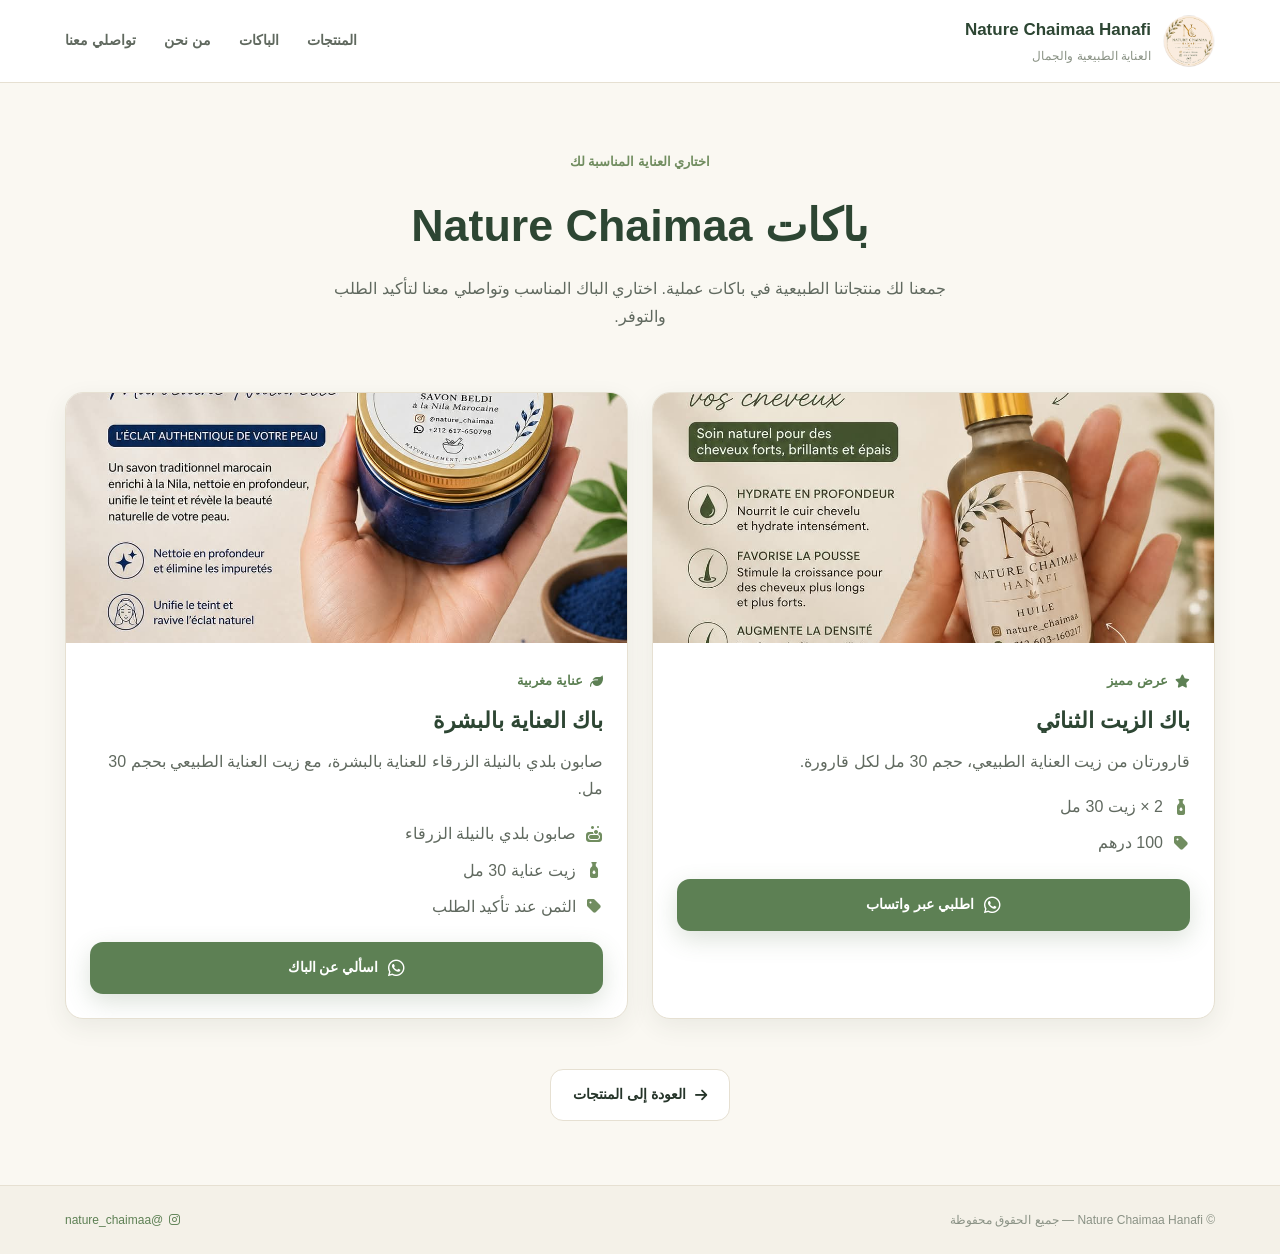
==== packs.html @ 1e983f64 "upgrader" ====
<!DOCTYPE html>
<html lang="ar" dir="rtl">
<head>
    <meta charset="UTF-8">
    <meta name="viewport" content="width=device-width, initial-scale=1">
    <meta name="description" content="اكتشفي باكات العناية الطبيعية من Nature Chaimaa Hanafi واطلبي عبر واتساب.">
    <meta http-equiv="Content-Security-Policy" content="default-src 'self'; img-src 'self' data:; style-src 'self' 'unsafe-inline' https://fonts.googleapis.com https://cdnjs.cloudflare.com; font-src https://fonts.gstatic.com https://cdnjs.cloudflare.com; script-src 'self'; connect-src 'self'; frame-ancestors 'none'; base-uri 'self'; form-action 'self'">
    <meta http-equiv="X-Content-Type-Options" content="nosniff">
    <meta http-equiv="Referrer-Policy" content="strict-origin-when-cross-origin">
    <title>باكات العناية | Nature Chaimaa Hanafi</title>
    <link rel="icon" href="assets/logo.png">
    <link rel="stylesheet" href="css/style.css">
    <link rel="stylesheet" href="https://cdnjs.cloudflare.com/ajax/libs/font-awesome/6.5.2/css/all.min.css">
</head>
<body>
<header class="site-header">
    <div class="container header-content">
        <a class="brand" href="index.html">
            <img src="assets/logo.png" alt="شعار Nature Chaimaa Hanafi">
            <span class="brand-text"><strong>Nature Chaimaa Hanafi</strong><span>العناية الطبيعية والجمال</span></span>
        </a>
        <button class="mobile-menu-btn" id="mobileMenuBtn" aria-label="فتح القائمة" aria-expanded="false" type="button"><i class="fa-solid fa-bars"></i></button>
        <nav class="main-nav" id="mainNav" aria-label="التنقل الرئيسي">
            <a href="index.html#produits">المنتجات</a>
            <a href="packs.html" aria-current="page">الباكات</a>
            <a href="index.html#apropos">من نحن</a>
            <a href="index.html#contact">تواصلي معنا</a>
        </nav>
    </div>
</header>
<main>
    <section class="packs-hero">
        <div class="container">
            <span class="section-kicker">اختاري العناية المناسبة لك</span>
            <h1>باكات Nature Chaimaa</h1>
            <p>جمعنا لك منتجاتنا الطبيعية في باكات عملية. اختاري الباك المناسب وتواصلي معنا لتأكيد الطلب والتوفر.</p>
        </div>
    </section>
    <section class="packs-list">
        <div class="container packs-grid">
            <article class="pack-card">
                <img src="assets/WhatsApp Image 2026-09-25 at 22.06.41.jpeg" alt="زيت العناية الطبيعي للشعر والبشرة">
                <div class="pack-card-body">
                    <span class="pack-label"><i class="fa-solid fa-star"></i> عرض مميز</span>
                    <h2>باك الزيت الثنائي</h2>
                    <p>قارورتان من زيت العناية الطبيعي، حجم 30 مل لكل قارورة.</p>
                    <ul><li><i class="fa-solid fa-bottle-droplet"></i> 2 × زيت 30 مل</li><li><i class="fa-solid fa-tag"></i> 100 درهم</li></ul>
                    <a class="btn btn-whatsapp" href="#" data-whatsapp-simple data-product="باك الزيت الثنائي (قارورتان 30 مل) بسعر 100 درهم" target="_blank" rel="noopener noreferrer"><i class="fa-brands fa-whatsapp"></i> اطلبي عبر واتساب</a>
                </div>
            </article>
            <article class="pack-card">
                <img src="assets/WhatsApp Image 2026-09-25 at 22.06.47.jpeg" alt="الصابون البلدي بالنيلة الزرقاء">
                <div class="pack-card-body">
                    <span class="pack-label"><i class="fa-solid fa-leaf"></i> عناية مغربية</span>
                    <h2>باك العناية بالبشرة</h2>
                    <p>صابون بلدي بالنيلة الزرقاء للعناية بالبشرة، مع زيت العناية الطبيعي بحجم 30 مل.</p>
                    <ul><li><i class="fa-solid fa-soap"></i> صابون بلدي بالنيلة الزرقاء</li><li><i class="fa-solid fa-bottle-droplet"></i> زيت عناية 30 مل</li><li><i class="fa-solid fa-tag"></i> الثمن عند تأكيد الطلب</li></ul>
                    <a class="btn btn-whatsapp" href="#" data-whatsapp-simple data-product="باك العناية بالبشرة: الصابون البلدي بالنيلة الزرقاء وزيت العناية 30 مل" target="_blank" rel="noopener noreferrer"><i class="fa-brands fa-whatsapp"></i> اسألي عن الباك</a>
                </div>
            </article>
        </div>
    </section>
    <div class="container packs-back"><a class="btn btn-ghost" href="index.html#produits"><i class="fa-solid fa-arrow-right"></i> العودة إلى المنتجات</a></div>
</main>
<footer class="site-footer">
    <div class="container footer-content">
        <span>© <span id="year"></span> Nature Chaimaa Hanafi — جميع الحقوق محفوظة</span>
        <a href="https://instagram.com/nature_chaimaa" target="_blank" rel="noopener noreferrer"><i class="fa-brands fa-instagram"></i> @nature_chaimaa</a>
    </div>
</footer>
<script src="js/script.js"></script>
</body>
</html>
---- css/style.css ----
/* ==========================================================================
   Nature Chaimaa Hanafi — feuille de style (version RTL / arabe)
   Une seule source de vérité : plus de règles dupliquées/contradictoires.
   ========================================================================== */
@import url('https://fonts.googleapis.com/css2?family=Cairo:wght@500;600;700;800&family=Tajawal:wght@300;400;500;700&display=swap');
:root {
  --cream: #faf8f2;
  --white: #ffffff;
  --ink: #26352a;
  --ink-soft: #60695f;
  --ink-faint: #8a9285;
  --forest: #2d4633;      /* titres */
  --forest-soft: #354b39;
  --green: #718d60;       /* accent / hover */
  --green-deep: #5d8054;
  --green-chip-bg: #e5eedf;
  --green-chip-text: #54704e;
  --line: #e6e0d2;
  --line-soft: #ebe7dd;
  --whatsapp: #25d366;
  --discount: #bd6a3d;
  --shadow-sm: 0 8px 25px rgba(50, 65, 48, 0.08);
  --shadow-md: 0 20px 60px rgba(50, 65, 48, 0.10);
  --font-display: 'Cairo', 'Tahoma', sans-serif;
  --font-body: 'Tajawal', 'Tahoma', 'Arial', sans-serif;
}
/* ---------- Reset ---------- */
* {
  margin: 0;
  padding: 0;
  box-sizing: border-box;
}
html {
  scroll-behavior: smooth;
}
body {
  font-family: var(--font-body);
  font-weight: 400;
  background: var(--cream);
  color: var(--ink);
  line-height: 1.7;
  -webkit-font-smoothing: antialiased;
}
img { max-width: 100%; display: block; }
a { text-decoration: none; color: inherit; }
button { font-family: inherit; }
:focus-visible {
  outline: 2px solid var(--green);
  outline-offset: 3px;
}
.container {
  width: min(1150px, 92%);
  margin: 0 auto;
}
@media (prefers-reduced-motion: reduce) {
  * { transition: none !important; animation: none !important; }
}
/* ---------- Header ---------- */
.site-header {
  position: sticky;
  top: 0;
  z-index: 1000;
  background: rgba(255, 255, 255, 0.96);
  border-bottom: 1px solid var(--line);
  backdrop-filter: blur(10px);
}
.header-content {
  min-height: 82px;
  display: flex;
  align-items: center;
  justify-content: space-between;
  gap: 30px;
}
.brand {
  display: flex;
  align-items: center;
  gap: 12px;
}
.brand img {
  width: 52px;
  height: 52px;
  object-fit: contain;
  border-radius: 50%;
}
.brand-text { display: flex; flex-direction: column; gap: 1px; }
.brand-text strong { font-family: var(--font-display); font-size: 17px; font-weight: 700; color: var(--forest); }
.brand-text span { font-size: 12px; color: var(--ink-faint); }
.main-nav {
  display: flex;
  align-items: center;
  gap: 28px;
}
.main-nav a {
  color: var(--ink-soft);
  font-size: 14px;
  font-weight: 600;
  transition: color 0.2s ease;
}
.main-nav a:hover { color: var(--green); }
/* Bouton menu mobile : caché sur desktop */
.mobile-menu-btn {
  display: none;
  width: 42px;
  height: 42px;
  align-items: center;
  justify-content: center;
  border: 1px solid var(--line);
  border-radius: 10px;
  background: var(--white);
  color: var(--forest);
  font-size: 18px;
  cursor: pointer;
}
.mobile-menu-btn:hover { border-color: var(--green); color: var(--green); }
/* ---------- Boutons ---------- */
.btn {
  display: inline-flex;
  align-items: center;
  justify-content: center;
  gap: 9px;
  min-height: 52px;
  padding: 12px 22px;
  border-radius: 13px;
  border: 1px solid transparent;
  font-size: 14px;
  font-weight: 700;
  cursor: pointer;
  transition: transform 0.2s ease, box-shadow 0.2s ease, background 0.2s ease, color 0.2s ease;
}
.btn:hover { transform: translateY(-2px); }
.btn-primary { background: var(--forest); color: var(--white); }
.btn-primary:hover { background: var(--forest-soft); box-shadow: var(--shadow-sm); }
.btn-ghost { background: var(--white); border-color: var(--line); color: var(--ink); }
.btn-ghost:hover { border-color: var(--green); color: var(--green-deep); }
.btn-whatsapp {
  background: var(--green-deep);
  color: var(--white);
  box-shadow: 0 8px 25px rgba(79, 111, 72, 0.2);
}
.btn-whatsapp:hover { box-shadow: 0 12px 30px rgba(79, 111, 72, 0.32); }
.btn-whatsapp i, .btn-whatsapp svg { font-size: 19px; width: 18px; height: 18px; fill: currentColor; }
/* ---------- Hero ---------- */
.hero { padding: 64px 0 72px; border-bottom: 1px solid var(--line); }
.hero-grid {
  display: grid;
  grid-template-columns: 1.05fr 0.95fr;
  gap: 56px;
  align-items: center;
}
.hero-eyebrow {
  display: inline-flex;
  align-items: center;
  gap: 8px;
  color: var(--green);
  font-size: 0.85rem;
  font-weight: 600;
  margin-bottom: 12px;
}
.hero h1 {
  font-family: var(--font-display);
  font-weight: 700;
  font-size: clamp(2rem, 4vw, 2.9rem);
  line-height: 1.35;
  color: var(--forest);
  margin-bottom: 18px;
}
.hero h1 em { font-style: normal; color: var(--green); }
.hero-description {
  max-width: 48ch;
  color: var(--ink-soft);
  font-size: 1rem;
  margin-bottom: 28px;
}
.hero-actions { display: flex; gap: 16px; flex-wrap: wrap; }
.hero-figure { position: relative; }
.hero-image-wrapper {
  background: #f0eee5;
  border-radius: 24px;
  overflow: hidden;
  padding: 16px;
  border: 1px solid var(--line);
  box-shadow: var(--shadow-md);
}
.hero-image-wrapper img { width: 100%; border-radius: 16px; }
.hero-figure .tag {
  position: absolute;
  bottom: -18px;
  inset-inline-start: 20px; /* s'adapte automatiquement au RTL */
  display: inline-flex;
  align-items: center;
  gap: 8px;
  background: var(--white);
  border: 1px solid var(--line);
  border-radius: 10px;
  padding: 10px 16px;
  font-family: var(--font-display);
  font-weight: 600;
  font-size: 0.92rem;
  color: var(--forest);
  box-shadow: var(--shadow-sm);
}
/* ---------- Titres de section ---------- */
.section-head {
  max-width: 56ch;
  margin: 0 auto 36px;
  text-align: center;
}
.section-kicker {
  display: inline-block;
  color: var(--green);
  font-size: 0.82rem;
  font-weight: 700;
  margin-bottom: 8px;
}
.section-head h2 {
  font-family: var(--font-display);
  font-weight: 700;
  font-size: clamp(1.7rem, 3vw, 2.2rem);
  color: var(--forest);
  margin-bottom: 10px;
}
.section-head p { color: var(--ink-soft); font-size: 0.96rem; }
/* ---------- Produits (cartes) ---------- */
.produits { padding: 76px 0; }
.product-card {
  display: grid;
  grid-template-columns: 0.85fr 1.15fr;
  background: var(--white);
  border: 1px solid var(--line);
  border-radius: 18px;
  overflow: hidden;
  box-shadow: var(--shadow-sm);
  max-width: 860px;
  margin: 0 auto;
  transition: box-shadow 0.2s ease;
}
.product-card + .product-card { margin-top: 28px; }
.product-card:hover { box-shadow: var(--shadow-md); }
.product-card .product-media { position: relative; overflow: hidden; min-height: 260px; }
.product-card .product-media img {
  width: 100%;
  height: 100%;
  object-fit: cover;
  transition: transform 0.4s ease;
}
.product-card:hover .product-media img { transform: scale(1.04); }
.product-body { padding: 32px 34px; display: flex; flex-direction: column; justify-content: center; }
.product-kicker { font-size: 0.78rem; font-weight: 700; color: var(--green); margin-bottom: 6px; }
.product-body h3 {
  font-family: var(--font-display);
  font-size: 1.4rem;
  font-weight: 700;
  color: var(--forest);
  margin-bottom: 10px;
}
.product-body > p { color: var(--ink-soft); font-size: 0.94rem; margin-bottom: 16px; }
.product-features {
  display: flex;
  flex-wrap: wrap;
  gap: 8px;
  margin-bottom: 16px;
}
.product-features span {
  display: inline-flex;
  align-items: center;
  gap: 6px;
  background: var(--green-chip-bg);
  color: var(--green-chip-text);
  border-radius: 20px;
  padding: 5px 12px;
  font-size: 0.76rem;
  font-weight: 600;
}
.product-features i { font-size: 0.75rem; }
.product-sizes { display: flex; gap: 8px; margin-bottom: 18px; }
.product-sizes span {
  border: 1px solid var(--line);
  border-radius: 20px;
  padding: 4px 12px;
  font-size: 0.8rem;
  color: var(--ink);
}
.product-bottom {
  display: flex;
  align-items: center;
  justify-content: space-between;
  gap: 12px;
}
.product-bottom strong {
  font-family: var(--font-display);
  font-size: 1.05rem;
  color: var(--forest);
}
.product-link {
  display: inline-flex;
  align-items: center;
  gap: 8px;
  color: var(--forest);
  font-size: 0.9rem;
  font-weight: 600;
  transition: gap 0.2s ease, color 0.2s ease;
}
.product-link:hover { gap: 12px; color: var(--green); }
/* ---------- Packs (placeholder tant que la section n'existe pas) ---------- */
.packs-teaser {
  display: block;
  max-width: 640px;
  margin: 36px auto 0;
  text-align: center;
  border: 1px dashed var(--line);
  border-radius: 16px;
  padding: 24px;
  color: var(--ink-soft);
  font-size: 0.92rem;
  transition: border-color 0.2s ease, color 0.2s ease;
}
.packs-teaser:hover { border-color: var(--green); color: var(--green-deep); }
.packs-teaser i { margin-inline-start: 8px; }
.packs-hero { padding: 64px 0 42px; text-align: center; }
.packs-hero h1 { margin: 6px 0 12px; color: var(--forest); font-family: var(--font-display); font-size: clamp(2rem, 4vw, 2.8rem); }
.packs-hero p { max-width: 620px; margin: 0 auto; color: var(--ink-soft); }
.packs-list { padding: 20px 0 50px; }
.packs-grid { display: grid; grid-template-columns: repeat(2, minmax(0, 1fr)); gap: 24px; }
.pack-card { overflow: hidden; border: 1px solid var(--line); border-radius: 18px; background: var(--white); box-shadow: var(--shadow-sm); }
.pack-card > img { width: 100%; height: 250px; object-fit: cover; }
.pack-card-body { padding: 24px; }
.pack-label { display: inline-flex; align-items: center; gap: 7px; color: var(--green-deep); font-size: 0.82rem; font-weight: 700; }
.pack-card h2 { margin: 8px 0; color: var(--forest); font-family: var(--font-display); font-size: 1.4rem; }
.pack-card p { color: var(--ink-soft); }
.pack-card ul { display: grid; gap: 9px; margin: 18px 0 22px; padding: 0; list-style: none; }
.pack-card li { display: flex; align-items: center; gap: 9px; color: var(--ink-soft); }
.pack-card li i { width: 18px; color: var(--green); text-align: center; }
.pack-card .btn { width: 100%; }
.packs-back { padding-bottom: 64px; text-align: center; }
.product-placeholder { display: grid; place-items: center; background: #f0eee5; color: var(--green); font-size: 5rem; }
.image-wrapper.product-placeholder { min-height: 360px; aspect-ratio: 1 / 1; }
.product-card .product-placeholder { min-height: 260px; }
/* ---------- À propos ---------- */
.about { background: var(--white); border-top: 1px solid var(--line); border-bottom: 1px solid var(--line); padding: 70px 0; }
.about-grid {
  display: grid;
  grid-template-columns: repeat(3, 1fr);
  gap: 30px;
}
.about-item { text-align: center; }
.about-icon {
  width: 50px;
  height: 50px;
  margin: 0 auto 14px;
  display: flex;
  align-items: center;
  justify-content: center;
  border-radius: 50%;
  background: var(--green-chip-bg);
  color: var(--green);
  font-size: 20px;
}
.about-item h4 { font-family: var(--font-display); font-weight: 700; font-size: 1.1rem; color: var(--forest); margin-bottom: 8px; }
.about-item p { color: var(--ink-soft); font-size: 0.9rem; }
/* ---------- Contact ---------- */
.contact { padding: 76px 0; }
.contact-box {
  max-width: 540px;
  margin: 0 auto;
  text-align: center;
  background: var(--white);
  border: 1px solid var(--line);
  border-radius: 20px;
  padding: 44px 36px;
  box-shadow: var(--shadow-sm);
}
.contact-icon {
  width: 56px;
  height: 56px;
  margin: 0 auto 16px;
  display: flex;
  align-items: center;
  justify-content: center;
  border-radius: 50%;
  background: rgba(37, 211, 102, 0.14);
  color: var(--whatsapp);
  font-size: 24px;
}
.contact-box h2 { font-family: var(--font-display); font-weight: 700; font-size: 1.6rem; color: var(--forest); margin-bottom: 10px; }
.contact-box p { color: var(--ink-soft); font-size: 0.94rem; margin-bottom: 22px; }
/* ---------- Footer ---------- */
.site-footer { border-top: 1px solid var(--line); background: #f4f1e8; padding: 24px 0; }
.footer-content {
  display: flex;
  align-items: center;
  justify-content: space-between;
  flex-wrap: wrap;
  gap: 14px;
  color: var(--ink-faint);
  font-size: 12px;
}
.footer-content a { color: var(--green-deep); display: inline-flex; align-items: center; gap: 6px; }
.footer-content a:hover { color: var(--forest); }
/* ---------- Fil d'ariane ---------- */
.breadcrumb {
  padding: 22px 0;
  display: flex;
  align-items: center;
  gap: 8px;
  color: var(--ink-faint);
  font-size: 13px;
}
.breadcrumb a { color: var(--green-deep); }
.breadcrumb a:hover { color: var(--forest); }
/* ==========================================================================
   Page produit
   ========================================================================== */
.product-detail { padding: 10px 0 80px; }
.product-grid {
  display: grid;
  grid-template-columns: 1fr 1fr;
  gap: 60px;
  align-items: start;
}
.pd-media { position: sticky; top: 110px; }
.image-wrapper {
  background: #f0eee5;
  border-radius: 24px;
  overflow: hidden;
  padding: 18px;
  border: 1px solid var(--line);
  box-shadow: var(--shadow-md);
}
.image-wrapper img {
  width: 100%;
  aspect-ratio: 1 / 1;
  object-fit: cover;
  border-radius: 18px;
  transition: transform 0.5s ease;
}
.image-wrapper:hover img { transform: scale(1.025); }
.pd-kicker {
  display: inline-flex;
  padding: 5px 13px;
  border-radius: 50px;
  background: var(--green-chip-bg);
  color: var(--green-chip-text);
  font-size: 12px;
  font-weight: 700;
  margin-bottom: 12px;
}
.pd-info h1 {
  font-family: var(--font-display);
  font-weight: 700;
  font-size: clamp(1.7rem, 4vw, 2.5rem);
  line-height: 1.4;
  color: var(--forest);
  margin-bottom: 18px;
}
.pd-desc { color: var(--ink-soft); font-size: 1rem; margin-bottom: 24px; }
.benefits { display: grid; grid-template-columns: 1fr 1fr; gap: 10px; margin-bottom: 28px; }
.benefit {
  display: flex;
  align-items: center;
  gap: 10px;
  padding: 11px 13px;
  background: var(--white);
  border: 1px solid var(--line-soft);
  border-radius: 12px;
  color: var(--ink-soft);
  font-size: 13px;
}
.benefit i { color: var(--green); width: 18px; text-align: center; flex-shrink: 0; }
.size-section { margin-top: 8px; }
.size-section h2 { font-family: var(--font-display); font-size: 16px; font-weight: 700; color: var(--forest-soft); margin-bottom: 12px; }
.pd-sizes { display: grid; grid-template-columns: 1fr 1fr; gap: 12px; }
.size-option {
  position: relative;
  display: flex;
  flex-direction: column;
  align-items: center;
  justify-content: center;
  gap: 5px;
  min-height: 120px;
  padding: 16px;
  border: 2px solid var(--line);
  background: var(--white);
  border-radius: 16px;
  cursor: pointer;
  color: var(--ink-soft);
  transition: border-color 0.2s ease, transform 0.2s ease, background 0.2s ease, box-shadow 0.2s ease;
}
.size-option:hover { transform: translateY(-2px); border-color: var(--green); }
.size-option.active { border-color: var(--green); background: #f1f5ed; box-shadow: var(--shadow-sm); }
.size-icon {
  width: 36px;
  height: 36px;
  display: flex;
  align-items: center;
  justify-content: center;
  border-radius: 50%;
  background: var(--green-chip-bg);
  color: var(--green-deep);
  font-size: 17px;
  margin-bottom: 4px;
}
.size-option strong { font-family: var(--font-display); font-size: 19px; color: var(--forest); }
.size-option small { color: var(--ink-faint); font-size: 12px; }
.pd-offer {
  margin-top: 18px;
  padding: 18px;
  border-radius: 16px;
  background: #f2f6ed;
  border: 1px solid #dce7d5;
  color: var(--forest-soft);
}
.offer-row { display: flex; align-items: center; gap: 10px; font-size: 15px; }
.offer-row + .offer-row { margin-top: 10px; }
.bottle-icons { display: inline-flex; gap: 3px; color: var(--green-deep); font-size: 18px; }
.pd-offer del { color: var(--ink-faint); font-size: 13px; margin-inline-end: 7px; }
.pd-offer .discount { color: var(--discount); font-weight: 800; }
.product-details { margin-top: 18px; border-top: 1px solid var(--line-soft); }
.detail-item {
  display: flex;
  align-items: center;
  justify-content: space-between;
  gap: 20px;
  padding: 13px 0;
  border-bottom: 1px solid var(--line-soft);
  font-size: 14px;
}
.detail-item span { color: var(--ink-faint); display: flex; align-items: center; gap: 8px; }
.detail-item span i { color: var(--green); width: 18px; text-align: center; }
.detail-item strong { color: var(--ink); font-weight: 600; }
.pd-actions { display: grid; grid-template-columns: 1fr 1fr; gap: 12px; margin-top: 24px; }
.contact-note { margin-top: 12px; text-align: center; color: var(--ink-faint); font-size: 12px; }
.contact-note i { margin-inline-end: 5px; color: var(--green); }
/* ==========================================================================
   Responsive — un seul bloc par breakpoint
   ========================================================================== */
@media (max-width: 860px) {
  .hero-grid,
  .product-card,
  .product-grid {
    grid-template-columns: 1fr;
  }
  .hero-figure { order: -1; }
  .about-grid { grid-template-columns: 1fr; }
  .product-card .product-media { min-height: 220px; }
  .pd-media { position: static; }
  .image-wrapper { max-width: 560px; margin: 0 auto; }
}
@media (max-width: 650px) {
  .mobile-menu-btn { display: inline-flex; }
  .main-nav {
    position: fixed;
    inset-inline: 0;
    top: 82px;
    background: var(--white);
    border-bottom: 1px solid var(--line);
    flex-direction: column;
    align-items: stretch;
    gap: 4px;
    padding: 14px 20px 20px;
    transform: translateY(-8px);
    opacity: 0;
    pointer-events: none;
    transition: transform 0.2s ease, opacity 0.2s ease;
  }
  .main-nav.is-open { transform: translateY(0); opacity: 1; pointer-events: auto; }
  .main-nav a { padding: 10px 4px; border-bottom: 1px solid var(--line-soft); }
  .hero { padding: 44px 0 40px; }
  .produits, .contact { padding: 52px 0; }
  .pd-info h1 { font-size: 28px; }
  .packs-hero { padding: 44px 0 28px; }
  .packs-grid { grid-template-columns: 1fr; }
  .benefits { grid-template-columns: 1fr; }
  .pd-actions { grid-template-columns: 1fr; }
  .footer-content { flex-direction: column; text-align: center; }
}
@media (max-width: 420px) {
  .brand img { width: 42px; height: 42px; }
  .brand-text strong { font-size: 14px; }
  .brand-text span { font-size: 10px; }
  .pd-info h1 { font-size: 24px; }
  .pd-sizes { gap: 8px; }
  .detail-item { flex-direction: column; align-items: flex-start; gap: 4px; }
}\n
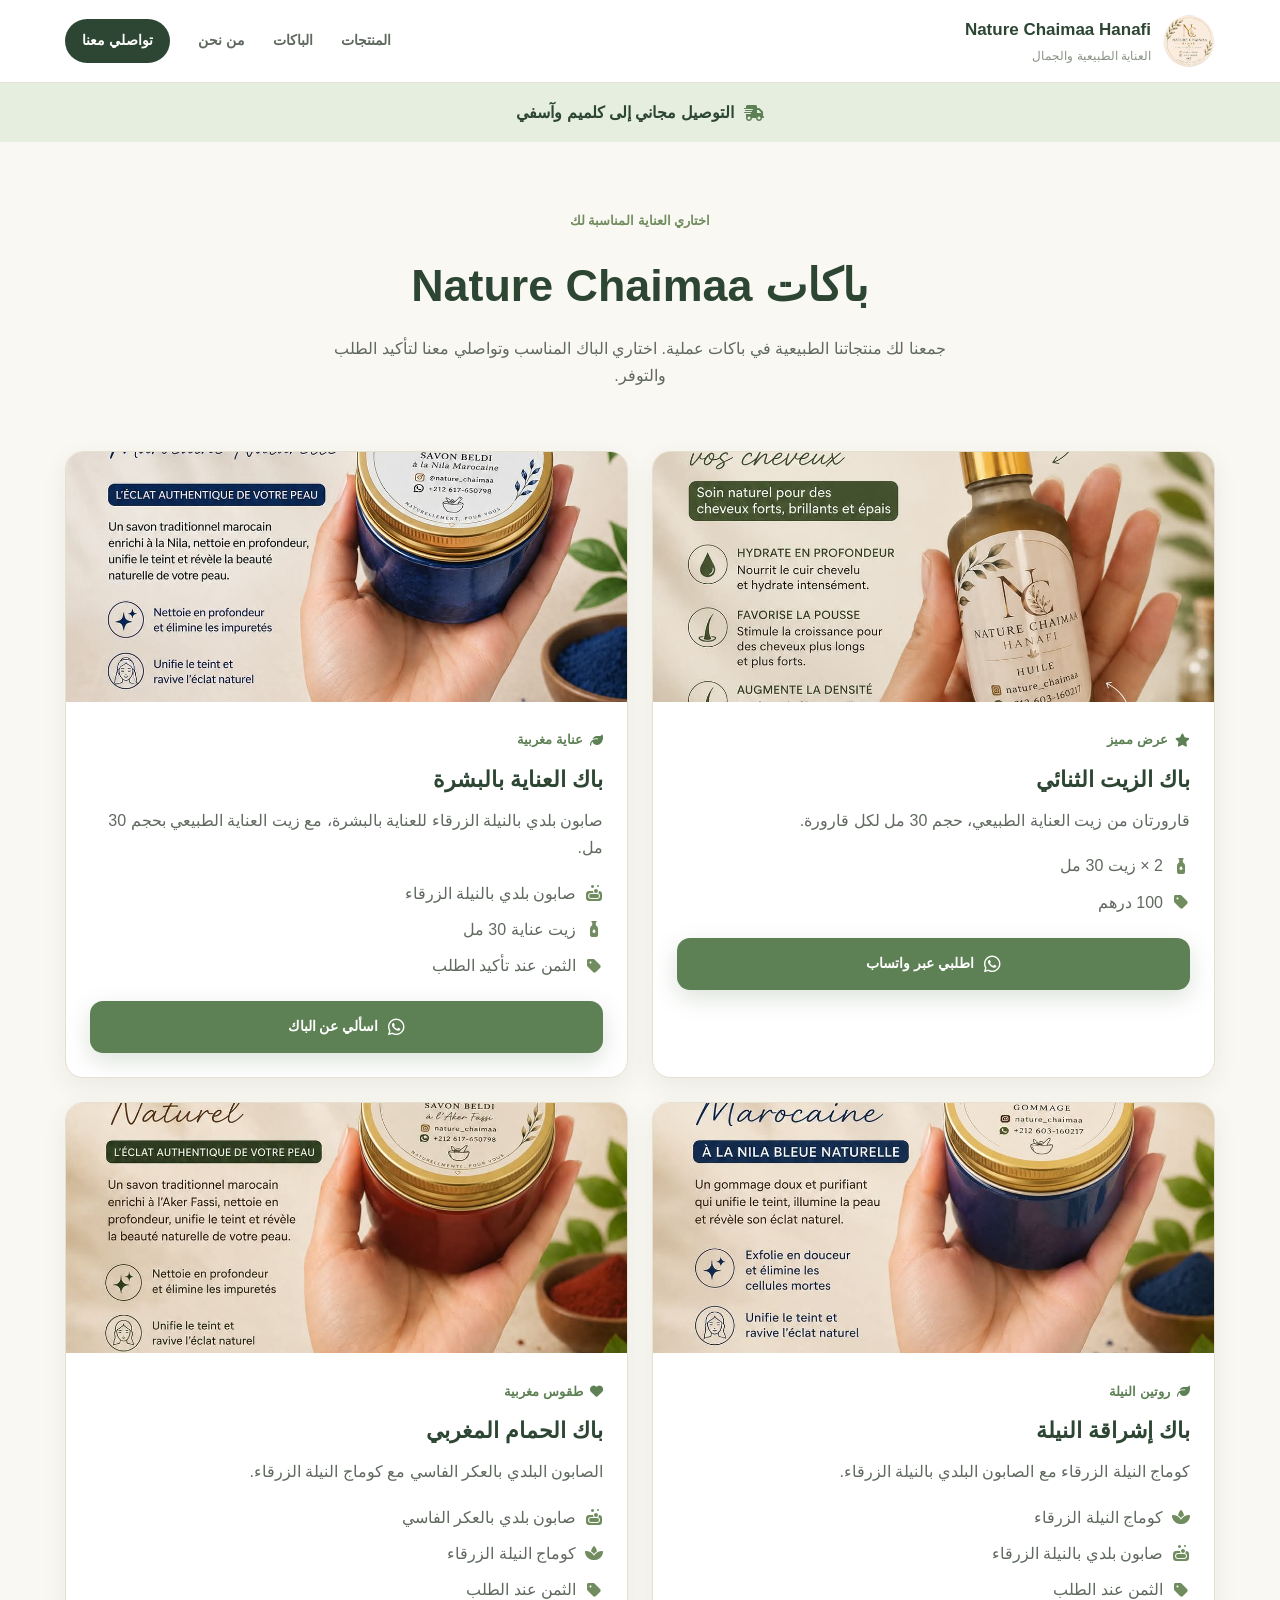
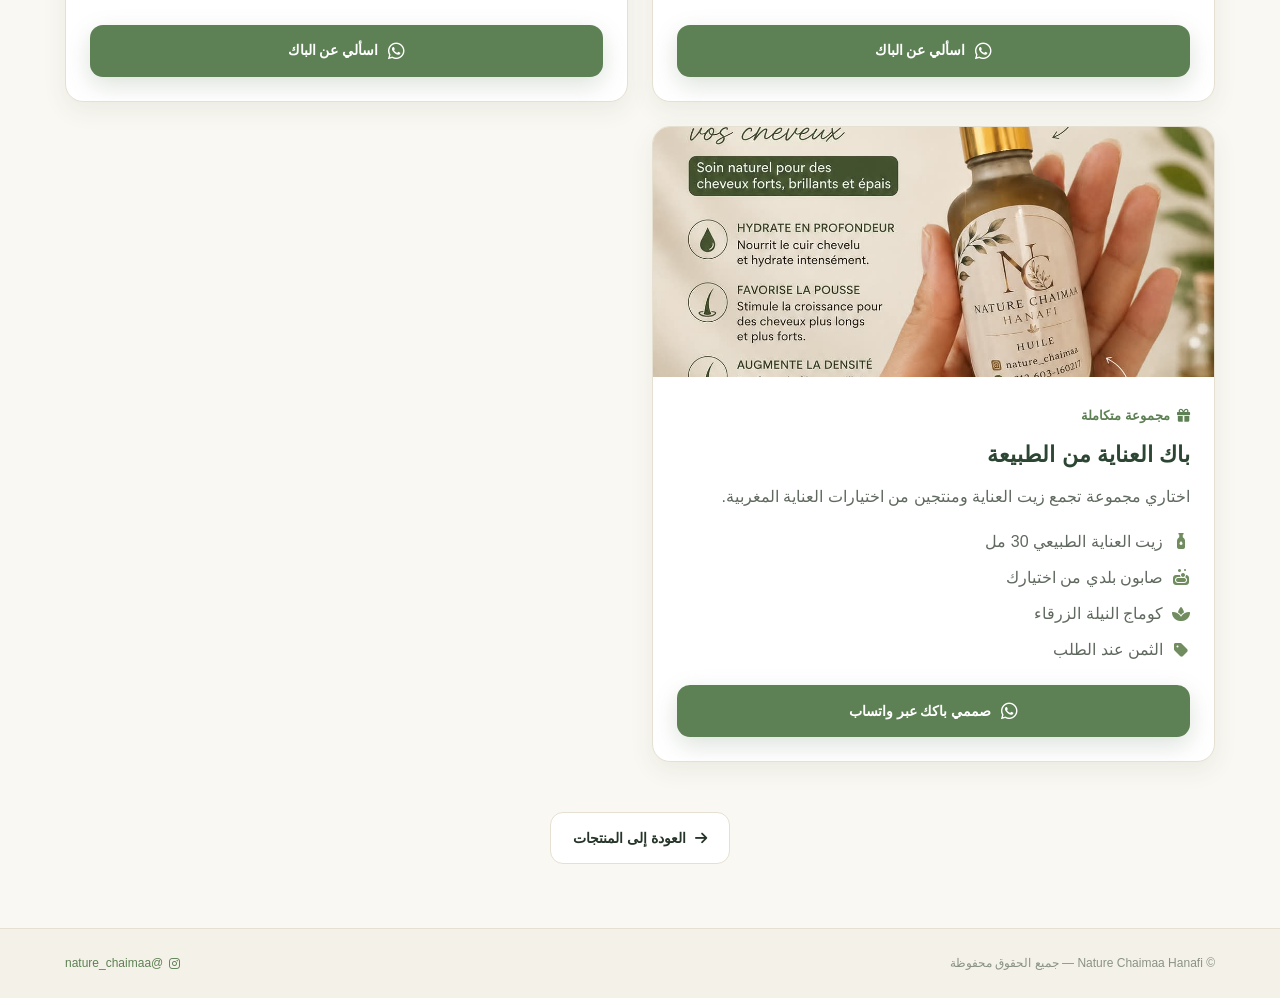
==== commit 827e246d: "upgrader" ====
--- a/packs.html
+++ b/packs.html
@@ -24,11 +24,14 @@
             <a href="index.html#produits">المنتجات</a>
             <a href="packs.html" aria-current="page">الباكات</a>
             <a href="index.html#apropos">من نحن</a>
-            <a href="index.html#contact">تواصلي معنا</a>
+            <a class="nav-whatsapp" href="#" data-whatsapp-simple data-product="استفسار عن باكات Nature Chaimaa Hanafi" target="_blank" rel="noopener noreferrer">تواصلي معنا</a>
         </nav>
     </div>
 </header>
 <main>
+    <section class="delivery-banner" aria-label="معلومات التوصيل">
+        <div class="container"><i class="fa-solid fa-truck-fast" aria-hidden="true"></i><strong>التوصيل مجاني إلى كلميم وآسفي</strong></div>
+    </section>
     <section class="packs-hero">
         <div class="container">
             <span class="section-kicker">اختاري العناية المناسبة لك</span>
@@ -39,7 +42,7 @@
     <section class="packs-list">
         <div class="container packs-grid">
             <article class="pack-card">
-                <img src="assets/WhatsApp Image 2026-09-25 at 22.06.41.jpeg" alt="زيت العناية الطبيعي للشعر والبشرة">
+                <img src="assets/WhatsApp Image 2026-09-25 at 22.06.41.jpeg" alt="زيت العناية الطبيعي للشعر والبشرة" loading="lazy" decoding="async">
                 <div class="pack-card-body">
                     <span class="pack-label"><i class="fa-solid fa-star"></i> عرض مميز</span>
                     <h2>باك الزيت الثنائي</h2>
@@ -49,13 +52,43 @@
                 </div>
             </article>
             <article class="pack-card">
-                <img src="assets/WhatsApp Image 2026-09-25 at 22.06.47.jpeg" alt="الصابون البلدي بالنيلة الزرقاء">
+                <img src="assets/WhatsApp Image 2026-09-25 at 22.06.47.jpeg" alt="الصابون البلدي بالنيلة الزرقاء" loading="lazy" decoding="async">
                 <div class="pack-card-body">
                     <span class="pack-label"><i class="fa-solid fa-leaf"></i> عناية مغربية</span>
                     <h2>باك العناية بالبشرة</h2>
                     <p>صابون بلدي بالنيلة الزرقاء للعناية بالبشرة، مع زيت العناية الطبيعي بحجم 30 مل.</p>
                     <ul><li><i class="fa-solid fa-soap"></i> صابون بلدي بالنيلة الزرقاء</li><li><i class="fa-solid fa-bottle-droplet"></i> زيت عناية 30 مل</li><li><i class="fa-solid fa-tag"></i> الثمن عند تأكيد الطلب</li></ul>
                     <a class="btn btn-whatsapp" href="#" data-whatsapp-simple data-product="باك العناية بالبشرة: الصابون البلدي بالنيلة الزرقاء وزيت العناية 30 مل" target="_blank" rel="noopener noreferrer"><i class="fa-brands fa-whatsapp"></i> اسألي عن الباك</a>
+                </div>
+            </article>
+            <article class="pack-card">
+                <img src="assets/gomage.jpeg" alt="كوماج النيلة الزرقاء المغربية" loading="lazy" decoding="async">
+                <div class="pack-card-body">
+                    <span class="pack-label"><i class="fa-solid fa-leaf"></i> روتين النيلة</span>
+                    <h2>باك إشراقة النيلة</h2>
+                    <p>كوماج النيلة الزرقاء مع الصابون البلدي بالنيلة الزرقاء.</p>
+                    <ul><li><i class="fa-solid fa-spa"></i> كوماج النيلة الزرقاء</li><li><i class="fa-solid fa-soap"></i> صابون بلدي بالنيلة الزرقاء</li><li><i class="fa-solid fa-tag"></i> الثمن عند الطلب</li></ul>
+                    <a class="btn btn-whatsapp" href="#" data-whatsapp-simple data-product="باك إشراقة النيلة: كوماج وصابون بلدي بالنيلة الزرقاء" target="_blank" rel="noopener noreferrer"><i class="fa-brands fa-whatsapp"></i> اسألي عن الباك</a>
+                </div>
+            </article>
+            <article class="pack-card">
+                <img src="assets/savonbldiakarfassi.jpeg" alt="الصابون البلدي بالعكر الفاسي" loading="lazy" decoding="async">
+                <div class="pack-card-body">
+                    <span class="pack-label"><i class="fa-solid fa-heart"></i> طقوس مغربية</span>
+                    <h2>باك الحمام المغربي</h2>
+                    <p>الصابون البلدي بالعكر الفاسي مع كوماج النيلة الزرقاء.</p>
+                    <ul><li><i class="fa-solid fa-soap"></i> صابون بلدي بالعكر الفاسي</li><li><i class="fa-solid fa-spa"></i> كوماج النيلة الزرقاء</li><li><i class="fa-solid fa-tag"></i> الثمن عند الطلب</li></ul>
+                    <a class="btn btn-whatsapp" href="#" data-whatsapp-simple data-product="باك الحمام المغربي: صابون بلدي بالعكر الفاسي وكوماج النيلة الزرقاء" target="_blank" rel="noopener noreferrer"><i class="fa-brands fa-whatsapp"></i> اسألي عن الباك</a>
+                </div>
+            </article>
+            <article class="pack-card">
+                <img src="assets/WhatsApp Image 2026-09-25 at 22.06.41.jpeg" alt="زيت العناية الطبيعي" loading="lazy" decoding="async">
+                <div class="pack-card-body">
+                    <span class="pack-label"><i class="fa-solid fa-gift"></i> مجموعة متكاملة</span>
+                    <h2>باك العناية من الطبيعة</h2>
+                    <p>اختاري مجموعة تجمع زيت العناية ومنتجين من اختيارات العناية المغربية.</p>
+                    <ul><li><i class="fa-solid fa-bottle-droplet"></i> زيت العناية الطبيعي 30 مل</li><li><i class="fa-solid fa-soap"></i> صابون بلدي من اختيارك</li><li><i class="fa-solid fa-spa"></i> كوماج النيلة الزرقاء</li><li><i class="fa-solid fa-tag"></i> الثمن عند الطلب</li></ul>
+                    <a class="btn btn-whatsapp" href="#" data-whatsapp-simple data-product="باك العناية من الطبيعة: زيت عناية 30 مل وصابون بلدي وكوماج النيلة الزرقاء" target="_blank" rel="noopener noreferrer"><i class="fa-brands fa-whatsapp"></i> صممي باكك عبر واتساب</a>
                 </div>
             </article>
         </div>
--- a/css/style.css
+++ b/css/style.css
@@ -97,6 +97,8 @@
   transition: color 0.2s ease;
 }
 .main-nav a:hover { color: var(--green); }
+.main-nav .nav-whatsapp { padding: 10px 17px; border-radius: 999px; background: var(--forest); color: var(--white); }
+.main-nav .nav-whatsapp:hover { background: var(--green-deep); color: var(--white); }
 /* Bouton menu mobile : caché sur desktop */
 .mobile-menu-btn {
   display: none;
@@ -222,21 +224,22 @@
 .section-head p { color: var(--ink-soft); font-size: 0.96rem; }
 /* ---------- Produits (cartes) ---------- */
 .produits { padding: 76px 0; }
+.produits > .container { display: grid; grid-template-columns: repeat(2, minmax(0, 1fr)); gap: 24px; }
+.produits .section-head, .produits .packs-teaser { grid-column: 1 / -1; }
 .product-card {
   display: grid;
-  grid-template-columns: 0.85fr 1.15fr;
+  grid-template-columns: 1fr;
   background: var(--white);
   border: 1px solid var(--line);
-  border-radius: 18px;
+  border-radius: 22px;
   overflow: hidden;
   box-shadow: var(--shadow-sm);
-  max-width: 860px;
-  margin: 0 auto;
-  transition: box-shadow 0.2s ease;
-}
-.product-card + .product-card { margin-top: 28px; }
-.product-card:hover { box-shadow: var(--shadow-md); }
-.product-card .product-media { position: relative; overflow: hidden; min-height: 260px; }
+  max-width: none;
+  margin: 0;
+  transition: transform 0.25s ease, box-shadow 0.25s ease;
+}
+.product-card:hover { transform: translateY(-5px); box-shadow: var(--shadow-md); }
+.product-card .product-media { position: relative; overflow: hidden; height: 260px; min-height: 0; }
 .product-card .product-media img {
   width: 100%;
   height: 100%;
@@ -244,7 +247,7 @@
   transition: transform 0.4s ease;
 }
 .product-card:hover .product-media img { transform: scale(1.04); }
-.product-body { padding: 32px 34px; display: flex; flex-direction: column; justify-content: center; }
+.product-body { min-height: 245px; padding: 24px; display: flex; flex-direction: column; justify-content: flex-start; }
 .product-kicker { font-size: 0.78rem; font-weight: 700; color: var(--green); margin-bottom: 6px; }
 .product-body h3 {
   font-family: var(--font-display);
@@ -281,6 +284,7 @@
   color: var(--ink);
 }
 .product-bottom {
+  margin-top: auto;
   display: flex;
   align-items: center;
   justify-content: space-between;
@@ -322,6 +326,8 @@
 .packs-list { padding: 20px 0 50px; }
 .packs-grid { display: grid; grid-template-columns: repeat(2, minmax(0, 1fr)); gap: 24px; }
 .pack-card { overflow: hidden; border: 1px solid var(--line); border-radius: 18px; background: var(--white); box-shadow: var(--shadow-sm); }
+.pack-card { transition: transform 0.25s ease, box-shadow 0.25s ease; }
+.pack-card:hover { transform: translateY(-4px); box-shadow: var(--shadow-md); }
 .pack-card > img { width: 100%; height: 250px; object-fit: cover; }
 .pack-card-body { padding: 24px; }
 .pack-label { display: inline-flex; align-items: center; gap: 7px; color: var(--green-deep); font-size: 0.82rem; font-weight: 700; }
@@ -332,6 +338,11 @@
 .pack-card li i { width: 18px; color: var(--green); text-align: center; }
 .pack-card .btn { width: 100%; }
 .packs-back { padding-bottom: 64px; text-align: center; }
+.delivery-banner { padding: 16px 0; background: var(--green-chip-bg); color: var(--forest); text-align: center; }
+.delivery-banner .container { display: flex; justify-content: center; align-items: center; gap: 10px; }
+.delivery-banner i { color: var(--green-deep); }
+.pack-delivery { margin: 24px auto 0; border-radius: 12px; }
+.pack-card-image { height: 250px; }
 .product-placeholder { display: grid; place-items: center; background: #f0eee5; color: var(--green); font-size: 5rem; }
 .image-wrapper.product-placeholder { min-height: 360px; aspect-ratio: 1 / 1; }
 .product-card .product-placeholder { min-height: 260px; }
@@ -535,17 +546,18 @@
    ========================================================================== */
 @media (max-width: 860px) {
   .hero-grid,
-  .product-card,
   .product-grid {
     grid-template-columns: 1fr;
   }
   .hero-figure { order: -1; }
   .about-grid { grid-template-columns: 1fr; }
-  .product-card .product-media { min-height: 220px; }
+  .product-card .product-media { height: 220px; }
   .pd-media { position: static; }
   .image-wrapper { max-width: 560px; margin: 0 auto; }
 }
 @media (max-width: 650px) {
+  .produits > .container { grid-template-columns: 1fr; gap: 18px; }
+  .delivery-banner .container { flex-wrap: wrap; }
   .mobile-menu-btn { display: inline-flex; }
   .main-nav {
     position: fixed;
@@ -564,6 +576,7 @@
   }
   .main-nav.is-open { transform: translateY(0); opacity: 1; pointer-events: auto; }
   .main-nav a { padding: 10px 4px; border-bottom: 1px solid var(--line-soft); }
+  .main-nav .nav-whatsapp { justify-content: center; margin-top: 6px; padding: 12px; border: 0; }
   .hero { padding: 44px 0 40px; }
   .produits, .contact { padding: 52px 0; }
   .pd-info h1 { font-size: 28px; }
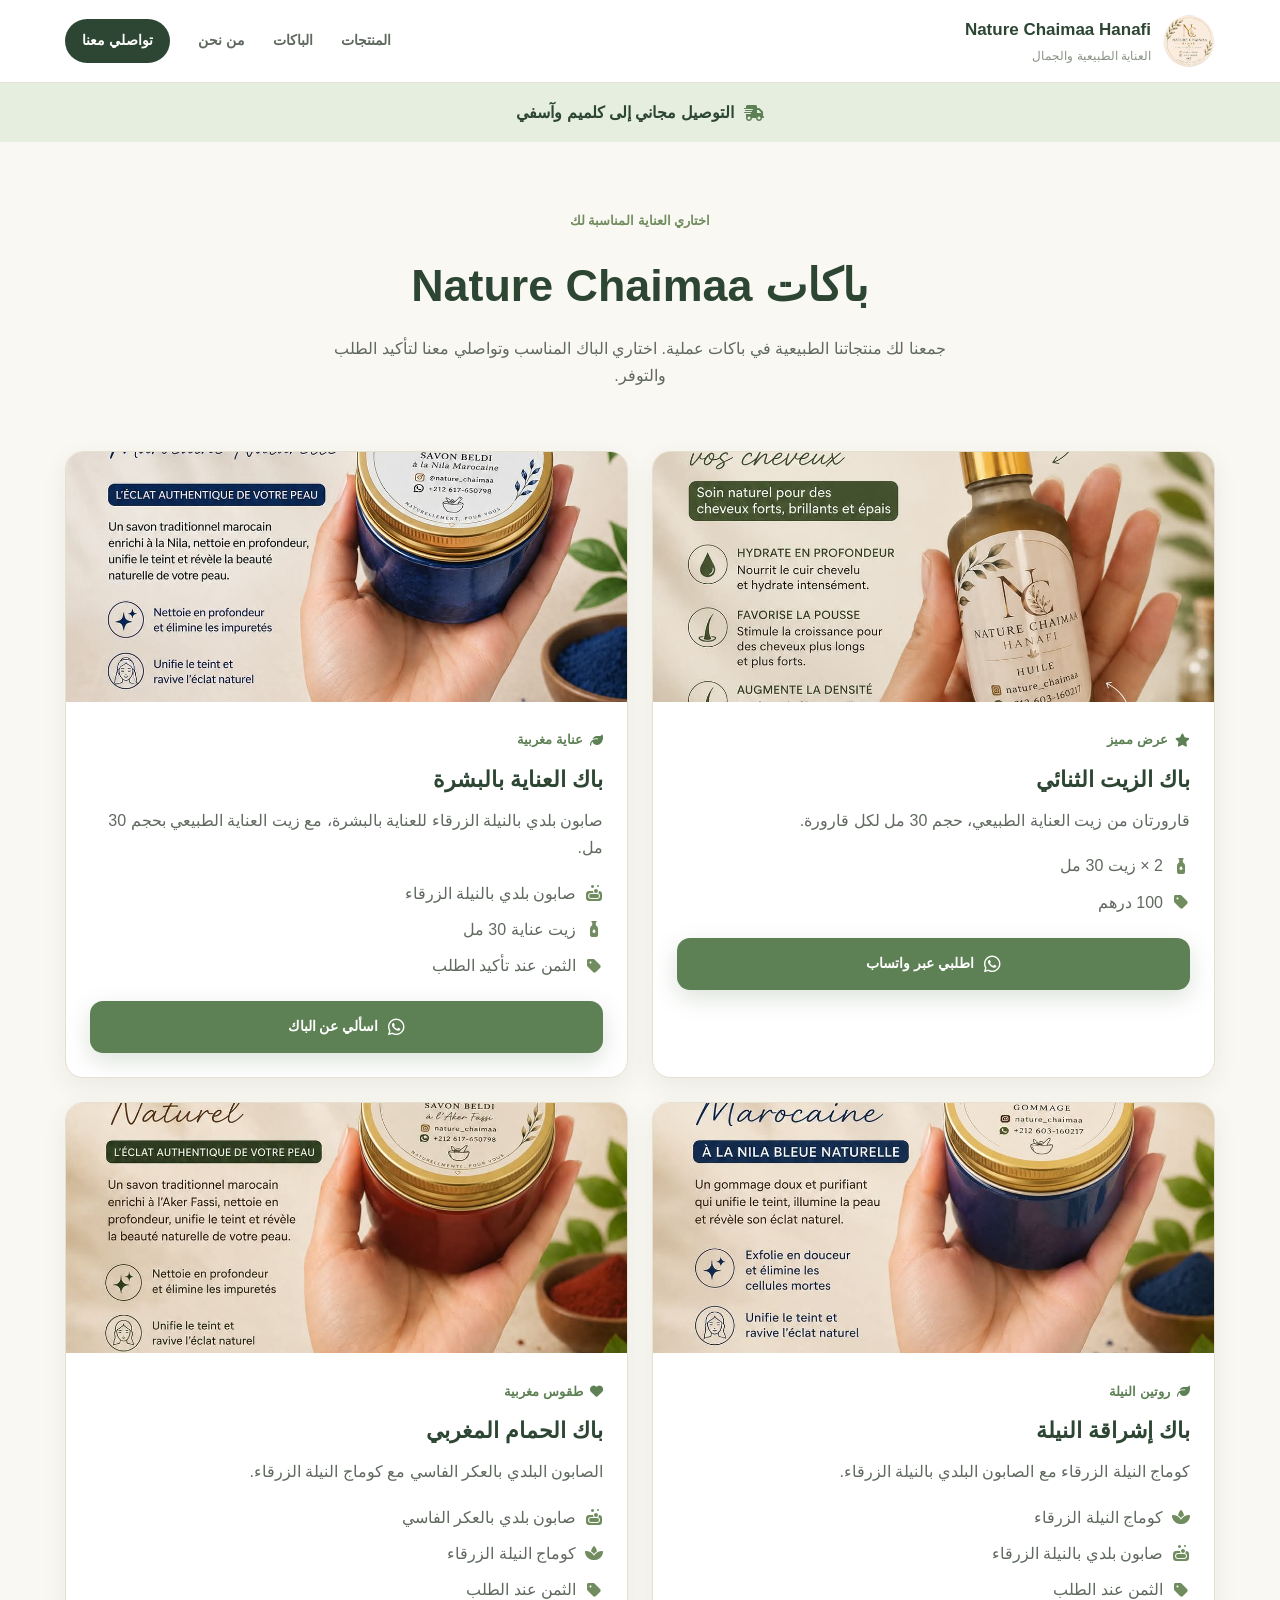
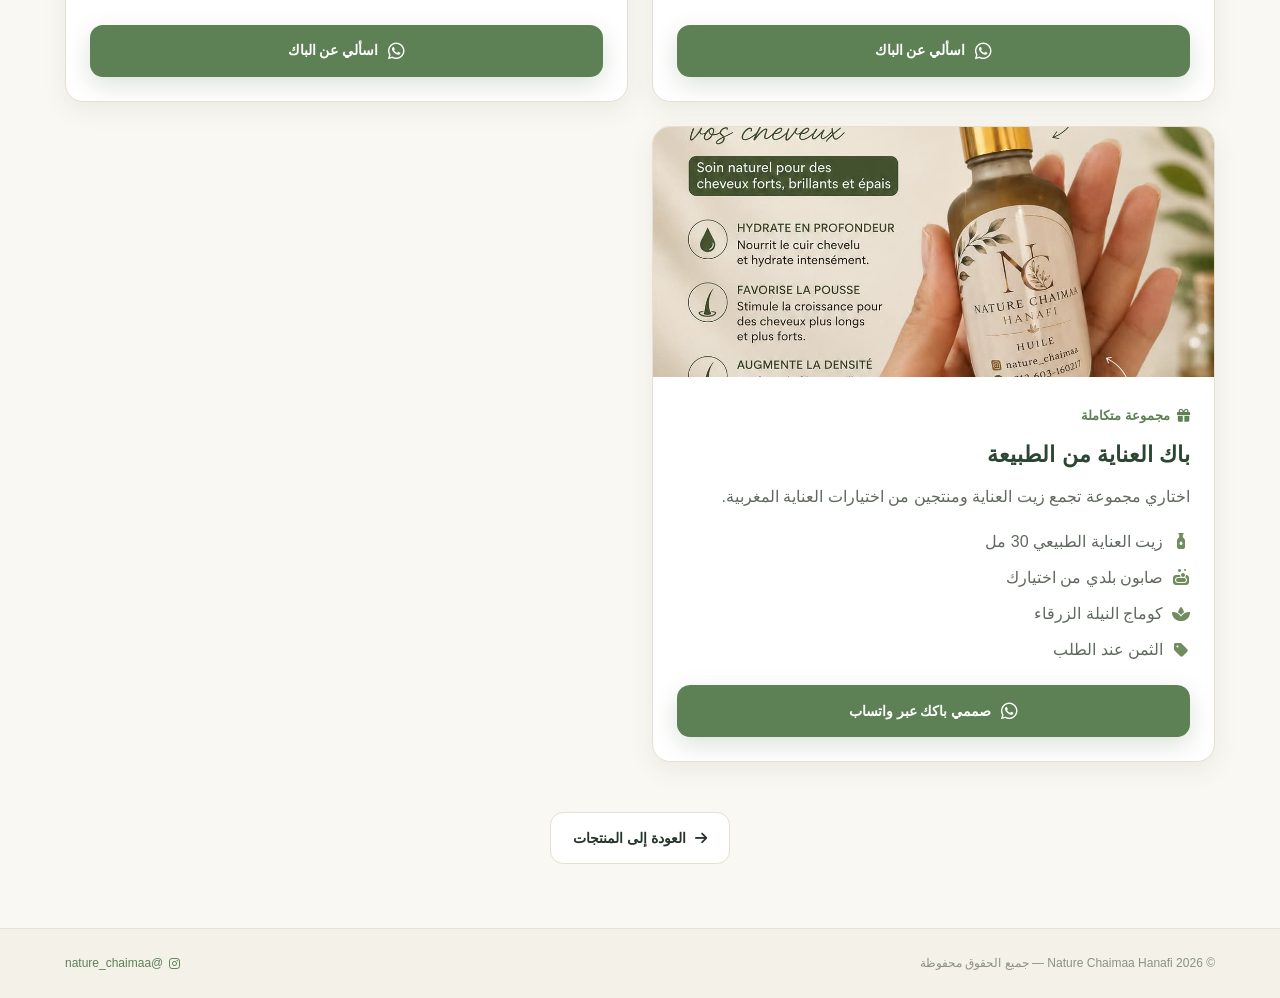
==== commit 03aa7d38: "upgrader" ====
--- a/packs.html
+++ b/packs.html
@@ -19,12 +19,12 @@
             <img src="assets/logo.png" alt="شعار Nature Chaimaa Hanafi">
             <span class="brand-text"><strong>Nature Chaimaa Hanafi</strong><span>العناية الطبيعية والجمال</span></span>
         </a>
-        <button class="mobile-menu-btn" id="mobileMenuBtn" aria-label="فتح القائمة" aria-expanded="false" type="button"><i class="fa-solid fa-bars"></i></button>
+        <button class="mobile-menu-btn" id="mobileMenuBtn" aria-controls="mainNav" aria-label="فتح القائمة" aria-expanded="false" type="button"><i class="fa-solid fa-bars"></i></button>
         <nav class="main-nav" id="mainNav" aria-label="التنقل الرئيسي">
             <a href="index.html#produits">المنتجات</a>
             <a href="packs.html" aria-current="page">الباكات</a>
             <a href="index.html#apropos">من نحن</a>
-            <a class="nav-whatsapp" href="#" data-whatsapp-simple data-product="استفسار عن باكات Nature Chaimaa Hanafi" target="_blank" rel="noopener noreferrer">تواصلي معنا</a>
+            <a class="nav-whatsapp" href="https://wa.me/212617650798" data-whatsapp-simple data-product="استفسار عن باكات Nature Chaimaa Hanafi" target="_blank" rel="noopener noreferrer">تواصلي معنا</a>
         </nav>
     </div>
 </header>
@@ -48,7 +48,7 @@
                     <h2>باك الزيت الثنائي</h2>
                     <p>قارورتان من زيت العناية الطبيعي، حجم 30 مل لكل قارورة.</p>
                     <ul><li><i class="fa-solid fa-bottle-droplet"></i> 2 × زيت 30 مل</li><li><i class="fa-solid fa-tag"></i> 100 درهم</li></ul>
-                    <a class="btn btn-whatsapp" href="#" data-whatsapp-simple data-product="باك الزيت الثنائي (قارورتان 30 مل) بسعر 100 درهم" target="_blank" rel="noopener noreferrer"><i class="fa-brands fa-whatsapp"></i> اطلبي عبر واتساب</a>
+                    <a class="btn btn-whatsapp" href="https://wa.me/212617650798" data-whatsapp-simple data-product="باك الزيت الثنائي (قارورتان 30 مل) بسعر 100 درهم" target="_blank" rel="noopener noreferrer"><i class="fa-brands fa-whatsapp"></i> اطلبي عبر واتساب</a>
                 </div>
             </article>
             <article class="pack-card">
@@ -58,7 +58,7 @@
                     <h2>باك العناية بالبشرة</h2>
                     <p>صابون بلدي بالنيلة الزرقاء للعناية بالبشرة، مع زيت العناية الطبيعي بحجم 30 مل.</p>
                     <ul><li><i class="fa-solid fa-soap"></i> صابون بلدي بالنيلة الزرقاء</li><li><i class="fa-solid fa-bottle-droplet"></i> زيت عناية 30 مل</li><li><i class="fa-solid fa-tag"></i> الثمن عند تأكيد الطلب</li></ul>
-                    <a class="btn btn-whatsapp" href="#" data-whatsapp-simple data-product="باك العناية بالبشرة: الصابون البلدي بالنيلة الزرقاء وزيت العناية 30 مل" target="_blank" rel="noopener noreferrer"><i class="fa-brands fa-whatsapp"></i> اسألي عن الباك</a>
+                    <a class="btn btn-whatsapp" href="https://wa.me/212617650798" data-whatsapp-simple data-product="باك العناية بالبشرة: الصابون البلدي بالنيلة الزرقاء وزيت العناية 30 مل" target="_blank" rel="noopener noreferrer"><i class="fa-brands fa-whatsapp"></i> اسألي عن الباك</a>
                 </div>
             </article>
             <article class="pack-card">
@@ -68,7 +68,7 @@
                     <h2>باك إشراقة النيلة</h2>
                     <p>كوماج النيلة الزرقاء مع الصابون البلدي بالنيلة الزرقاء.</p>
                     <ul><li><i class="fa-solid fa-spa"></i> كوماج النيلة الزرقاء</li><li><i class="fa-solid fa-soap"></i> صابون بلدي بالنيلة الزرقاء</li><li><i class="fa-solid fa-tag"></i> الثمن عند الطلب</li></ul>
-                    <a class="btn btn-whatsapp" href="#" data-whatsapp-simple data-product="باك إشراقة النيلة: كوماج وصابون بلدي بالنيلة الزرقاء" target="_blank" rel="noopener noreferrer"><i class="fa-brands fa-whatsapp"></i> اسألي عن الباك</a>
+                    <a class="btn btn-whatsapp" href="https://wa.me/212617650798" data-whatsapp-simple data-product="باك إشراقة النيلة: كوماج وصابون بلدي بالنيلة الزرقاء" target="_blank" rel="noopener noreferrer"><i class="fa-brands fa-whatsapp"></i> اسألي عن الباك</a>
                 </div>
             </article>
             <article class="pack-card">
@@ -78,7 +78,7 @@
                     <h2>باك الحمام المغربي</h2>
                     <p>الصابون البلدي بالعكر الفاسي مع كوماج النيلة الزرقاء.</p>
                     <ul><li><i class="fa-solid fa-soap"></i> صابون بلدي بالعكر الفاسي</li><li><i class="fa-solid fa-spa"></i> كوماج النيلة الزرقاء</li><li><i class="fa-solid fa-tag"></i> الثمن عند الطلب</li></ul>
-                    <a class="btn btn-whatsapp" href="#" data-whatsapp-simple data-product="باك الحمام المغربي: صابون بلدي بالعكر الفاسي وكوماج النيلة الزرقاء" target="_blank" rel="noopener noreferrer"><i class="fa-brands fa-whatsapp"></i> اسألي عن الباك</a>
+                    <a class="btn btn-whatsapp" href="https://wa.me/212617650798" data-whatsapp-simple data-product="باك الحمام المغربي: صابون بلدي بالعكر الفاسي وكوماج النيلة الزرقاء" target="_blank" rel="noopener noreferrer"><i class="fa-brands fa-whatsapp"></i> اسألي عن الباك</a>
                 </div>
             </article>
             <article class="pack-card">
@@ -88,7 +88,7 @@
                     <h2>باك العناية من الطبيعة</h2>
                     <p>اختاري مجموعة تجمع زيت العناية ومنتجين من اختيارات العناية المغربية.</p>
                     <ul><li><i class="fa-solid fa-bottle-droplet"></i> زيت العناية الطبيعي 30 مل</li><li><i class="fa-solid fa-soap"></i> صابون بلدي من اختيارك</li><li><i class="fa-solid fa-spa"></i> كوماج النيلة الزرقاء</li><li><i class="fa-solid fa-tag"></i> الثمن عند الطلب</li></ul>
-                    <a class="btn btn-whatsapp" href="#" data-whatsapp-simple data-product="باك العناية من الطبيعة: زيت عناية 30 مل وصابون بلدي وكوماج النيلة الزرقاء" target="_blank" rel="noopener noreferrer"><i class="fa-brands fa-whatsapp"></i> صممي باكك عبر واتساب</a>
+                    <a class="btn btn-whatsapp" href="https://wa.me/212617650798" data-whatsapp-simple data-product="باك العناية من الطبيعة: زيت عناية 30 مل وصابون بلدي وكوماج النيلة الزرقاء" target="_blank" rel="noopener noreferrer"><i class="fa-brands fa-whatsapp"></i> صممي باكك عبر واتساب</a>
                 </div>
             </article>
         </div>
--- a/css/style.css
+++ b/css/style.css
@@ -593,4 +593,4 @@
   .pd-info h1 { font-size: 24px; }
   .pd-sizes { gap: 8px; }
   .detail-item { flex-direction: column; align-items: flex-start; gap: 4px; }
-}\n
+}
